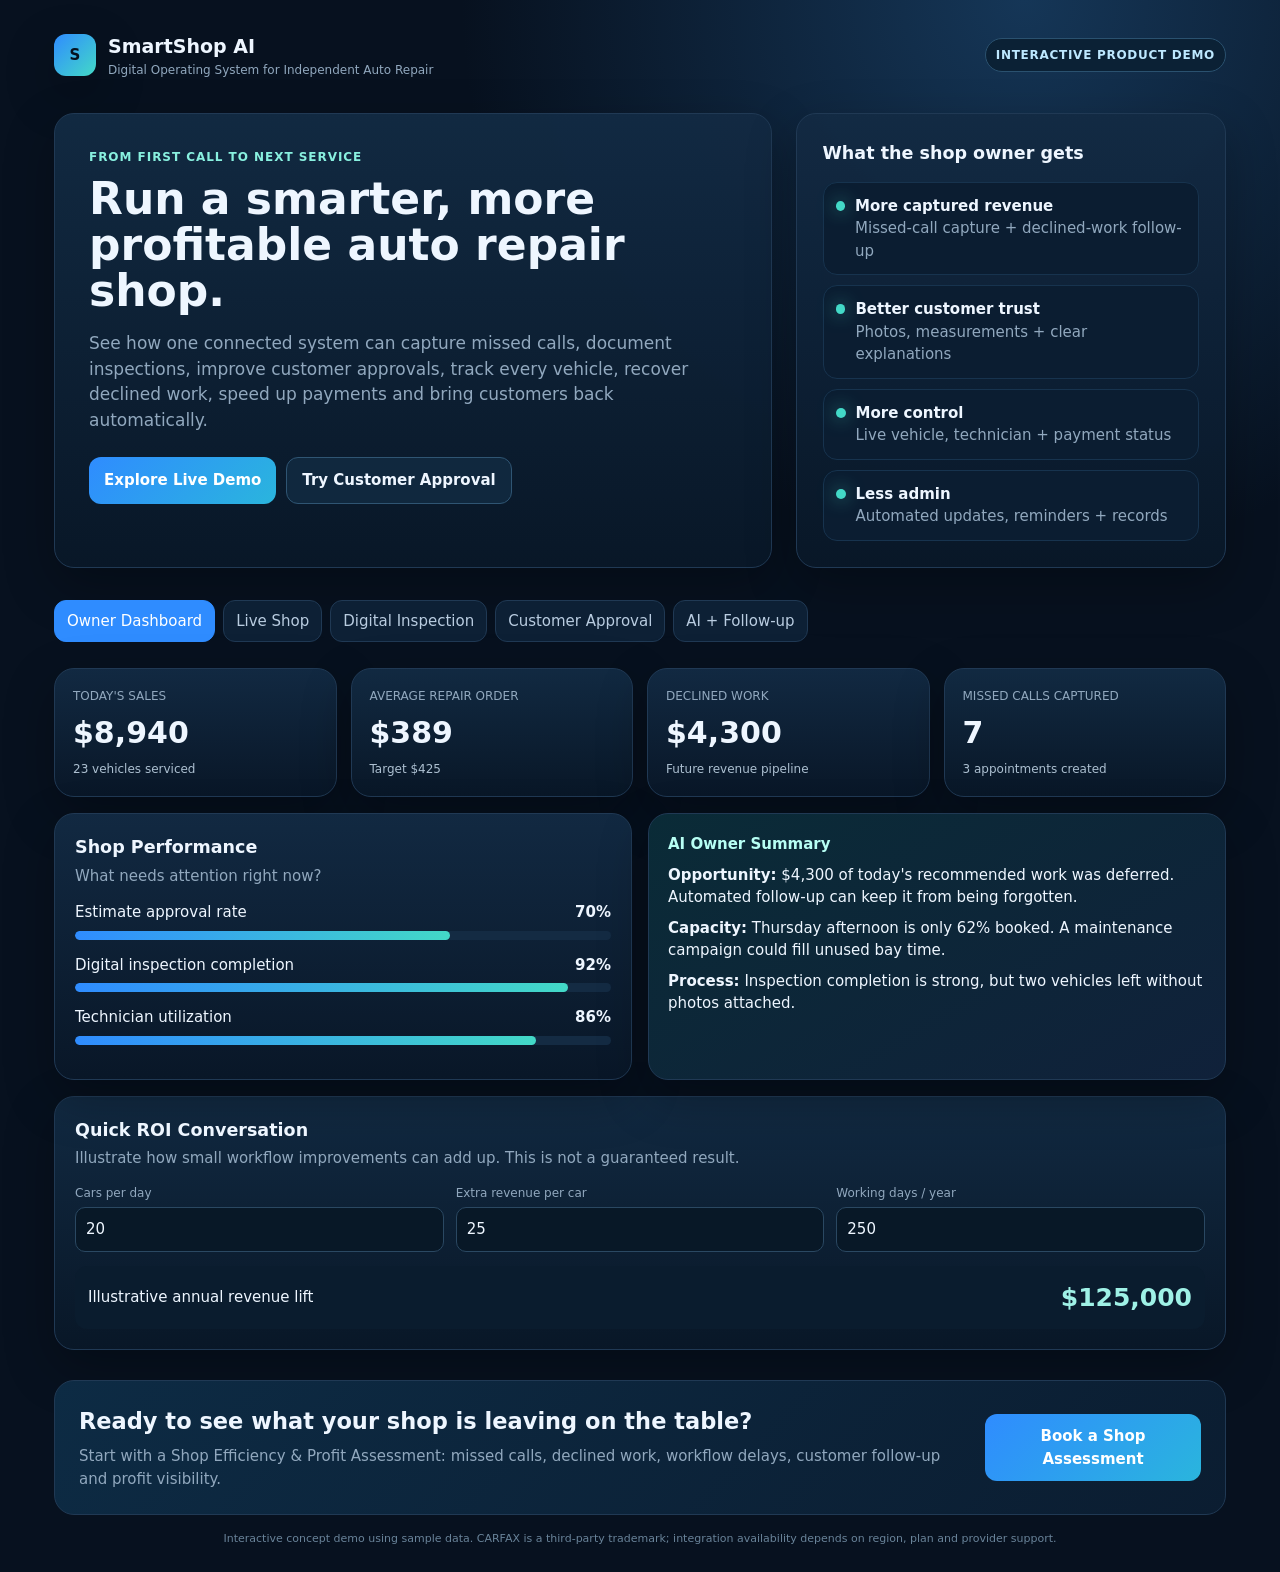
==== index.html @ 87781efd "Build SmartShop AI interactive sales demo" ====
<!doctype html>
<html lang="en">
<head>
  <meta charset="utf-8" />
  <meta name="viewport" content="width=device-width,initial-scale=1" />
  <meta name="description" content="SmartShop AI interactive demo for independent auto repair shops." />
  <title>SmartShop AI | Interactive Auto Shop Demo</title>
  <style>
    :root{--bg:#07111f;--panel:#0d1b2e;--panel2:#10243a;--line:#203954;--text:#eef6ff;--muted:#91a8be;--blue:#2f8cff;--cyan:#43d9c7;--green:#54d98c;--amber:#ffbd4a;--red:#ff6b6b;--shadow:0 18px 50px rgba(0,0,0,.28)}
    *{box-sizing:border-box} html{scroll-behavior:smooth} body{margin:0;background:radial-gradient(circle at 80% 0,#153657 0,transparent 30%),var(--bg);color:var(--text);font:15px/1.5 Inter,ui-sans-serif,system-ui,-apple-system,Segoe UI,Roboto,Arial,sans-serif} button,input,textarea{font:inherit} button{cursor:pointer} a{color:inherit;text-decoration:none}
    .shell{max-width:1220px;margin:auto;padding:24px}.topbar{display:flex;justify-content:space-between;align-items:center;gap:20px;padding:8px 0 22px}.brand{display:flex;align-items:center;gap:12px}.logo{width:42px;height:42px;border-radius:12px;background:linear-gradient(135deg,var(--blue),var(--cyan));display:grid;place-items:center;color:#05121f;font-weight:900;box-shadow:var(--shadow)}.brand strong{font-size:19px}.tag{color:var(--muted);font-size:12px}.demo-pill{padding:7px 10px;border:1px solid #2a516f;border-radius:999px;color:#bde8ff;background:#0b2135;font-size:12px;font-weight:700;letter-spacing:.06em}
    .hero{display:grid;grid-template-columns:1.25fr .75fr;gap:24px;align-items:stretch;margin:12px 0 28px}.hero-card,.panel,.metric,.callout{border:1px solid var(--line);background:linear-gradient(180deg,rgba(18,42,67,.96),rgba(9,23,40,.96));border-radius:20px;box-shadow:var(--shadow)}.hero-card{padding:34px}.eyebrow{color:#88f0df;font-weight:800;letter-spacing:.08em;font-size:12px}.hero h1{font-size:44px;line-height:1.05;margin:10px 0 16px;max-width:800px}.hero p{color:var(--muted);font-size:17px;max-width:760px}.hero-actions{display:flex;gap:10px;flex-wrap:wrap;margin-top:24px}.btn{border:1px solid #2f5573;color:var(--text);background:#10283e;padding:11px 15px;border-radius:12px;font-weight:750}.btn.primary{background:linear-gradient(135deg,var(--blue),#2ab5dd);border:0;color:white}.btn:hover{transform:translateY(-1px)}
    .sales-card{padding:26px}.sales-card h3{margin:0 0 16px}.sales-points{display:grid;gap:10px}.sales-point{display:flex;gap:10px;align-items:flex-start;padding:12px;border-radius:14px;background:#0b1d31;border:1px solid #17334e}.dot{width:10px;height:10px;margin-top:6px;border-radius:50%;background:var(--cyan);box-shadow:0 0 18px rgba(67,217,199,.7)}
    .tabs{display:flex;gap:8px;overflow:auto;padding:4px 0 14px;margin-bottom:12px}.tab{white-space:nowrap;border:1px solid var(--line);background:#0d2035;color:#b9cce0;padding:9px 12px;border-radius:12px}.tab.active{background:var(--blue);border-color:var(--blue);color:white}.section{display:none}.section.active{display:block}.grid4{display:grid;grid-template-columns:repeat(4,1fr);gap:14px}.grid2{display:grid;grid-template-columns:repeat(2,1fr);gap:16px}.metric{padding:18px}.metric-label{color:var(--muted);font-size:12px}.metric-value{font-size:30px;font-weight:850;margin:5px 0}.metric-foot{color:#adc0d1;font-size:12px}.panel{padding:20px}.panel h3{margin:0 0 4px}.muted{color:var(--muted)}.spacer{height:16px}.bar-row{margin:14px 0}.bar-line{display:flex;justify-content:space-between;gap:20px}.bar{height:9px;background:#142b43;border-radius:999px;overflow:hidden;margin-top:7px}.bar>i{display:block;height:100%;background:linear-gradient(90deg,var(--blue),var(--cyan));border-radius:999px}.callout{padding:19px;background:linear-gradient(150deg,#0a2b37,#10213a)}.callout strong{color:#b7fff4}.callout p{margin:8px 0}.roi{display:grid;grid-template-columns:repeat(3,1fr);gap:12px;margin-top:15px}.field label{display:block;color:var(--muted);font-size:12px;margin-bottom:5px}.field input,.field textarea{width:100%;background:#081827;color:var(--text);border:1px solid #2a4862;border-radius:10px;padding:10px}.roi-output{display:flex;justify-content:space-between;align-items:center;margin-top:14px;padding:13px;border-radius:12px;background:#0a1c2e}.roi-output b{font-size:25px;color:#9ff1e6}
    .workboard{display:grid;grid-template-columns:repeat(4,1fr);gap:12px}.vehicle{border:1px solid var(--line);background:#0a1d30;border-radius:16px;padding:16px}.stage{display:inline-block;margin:10px 0 5px;padding:5px 8px;border-radius:999px;background:#143d5c;color:#bfebff;font-size:11px;font-weight:800}.track{display:grid;grid-template-columns:repeat(8,1fr);gap:7px;margin:18px 0}.track div{padding:9px 5px;border:1px solid #27435c;border-radius:10px;text-align:center;color:#809ab0;font-size:11px}.track div.done{background:#103352;color:#c5e8ff}.track div.current{border-color:var(--cyan);box-shadow:0 0 0 1px var(--cyan) inset;color:#fff}
    .inspection{display:grid;grid-template-columns:1.2fr .8fr;gap:16px}.finding{border:1px solid var(--line);background:#0a1d30;border-radius:16px;padding:16px;margin-bottom:12px}.finding-head{display:flex;justify-content:space-between;gap:14px}.status{padding:4px 8px;border-radius:999px;font-size:11px;font-weight:800}.red{background:#4a2026;color:#ffb9c0}.yellow{background:#463514;color:#ffe1a4}.green{background:#153b2a;color:#baf5d0}.evidence{margin-top:10px;padding:11px;border-radius:12px;background:#102a3f;color:#b5cee2}.ai-box{margin-top:12px;padding:13px;border:1px solid #2b5972;background:#0c2538;border-radius:12px;min-height:58px}
    .phone{max-width:600px;margin:auto;border:1px solid #31506c;border-radius:28px;padding:16px;background:#081625;box-shadow:var(--shadow)}.phone-head{padding:10px 6px 18px}.job{display:flex;gap:10px;align-items:flex-start;border:1px solid #23415b;border-radius:14px;padding:13px;margin-bottom:10px;background:#0d2033}.job input{margin-top:4px;transform:scale(1.2)}.total{display:flex;justify-content:space-between;border-top:1px solid #29455f;padding:16px 4px 4px;font-size:18px}.payment{display:none;margin-top:14px;border:1px solid #2c5970;border-radius:14px;padding:14px;background:#0b2637}
    .automation-grid{display:grid;grid-template-columns:repeat(2,1fr);gap:16px}.transcript,.followup{min-height:160px;margin-top:13px;padding:13px;border-radius:13px;background:#081929;border:1px solid #1c3850}.mini-grid{display:grid;grid-template-columns:repeat(4,1fr);gap:12px;margin-top:16px}.mini{border:1px solid var(--line);background:#0a1c2e;border-radius:14px;padding:14px}.footer{margin:30px 0 8px;padding:24px;border:1px solid var(--line);border-radius:20px;background:linear-gradient(135deg,#0d2b44,#0b1d31);display:flex;justify-content:space-between;gap:20px;align-items:center}.footer h2{margin:0}.footer p{color:var(--muted);margin:6px 0 0}.legal{color:#698399;text-align:center;font-size:11px;margin-top:16px}
    @media(max-width:900px){.hero,.inspection{grid-template-columns:1fr}.grid4,.workboard,.mini-grid{grid-template-columns:repeat(2,1fr)}.grid2,.automation-grid{grid-template-columns:1fr}.track{grid-template-columns:repeat(4,1fr)}}
    @media(max-width:600px){.shell{padding:14px}.topbar{align-items:flex-start}.hero h1{font-size:34px}.hero-card{padding:24px}.grid4,.workboard,.mini-grid,.roi{grid-template-columns:1fr}.footer{align-items:flex-start;flex-direction:column}.track{grid-template-columns:repeat(2,1fr)}}
  </style>
</head>
<body>
  <main class="shell">
    <header class="topbar">
      <div class="brand"><div class="logo">S</div><div><strong>SmartShop AI</strong><div class="tag">Digital Operating System for Independent Auto Repair</div></div></div>
      <div class="demo-pill">INTERACTIVE PRODUCT DEMO</div>
    </header>

    <section class="hero">
      <div class="hero-card">
        <div class="eyebrow">FROM FIRST CALL TO NEXT SERVICE</div>
        <h1>Run a smarter, more profitable auto repair shop.</h1>
        <p>See how one connected system can capture missed calls, document inspections, improve customer approvals, track every vehicle, recover declined work, speed up payments and bring customers back automatically.</p>
        <div class="hero-actions"><button class="btn primary" onclick="openTab('dashboard')">Explore Live Demo</button><button class="btn" onclick="openTab('customer')">Try Customer Approval</button></div>
      </div>
      <aside class="sales-card hero-card">
        <h3>What the shop owner gets</h3>
        <div class="sales-points">
          <div class="sales-point"><span class="dot"></span><div><b>More captured revenue</b><div class="muted">Missed-call capture + declined-work follow-up</div></div></div>
          <div class="sales-point"><span class="dot"></span><div><b>Better customer trust</b><div class="muted">Photos, measurements + clear explanations</div></div></div>
          <div class="sales-point"><span class="dot"></span><div><b>More control</b><div class="muted">Live vehicle, technician + payment status</div></div></div>
          <div class="sales-point"><span class="dot"></span><div><b>Less admin</b><div class="muted">Automated updates, reminders + records</div></div></div>
        </div>
      </aside>
    </section>

    <nav class="tabs" aria-label="Demo navigation">
      <button class="tab active" data-tab="dashboard" onclick="openTab('dashboard')">Owner Dashboard</button>
      <button class="tab" data-tab="workflow" onclick="openTab('workflow')">Live Shop</button>
      <button class="tab" data-tab="inspection" onclick="openTab('inspection')">Digital Inspection</button>
      <button class="tab" data-tab="customer" onclick="openTab('customer')">Customer Approval</button>
      <button class="tab" data-tab="automation" onclick="openTab('automation')">AI + Follow-up</button>
    </nav>

    <section id="dashboard" class="section active">
      <div class="grid4">
        <div class="metric"><div class="metric-label">TODAY'S SALES</div><div id="salesValue" class="metric-value">$8,940</div><div class="metric-foot">23 vehicles serviced</div></div>
        <div class="metric"><div class="metric-label">AVERAGE REPAIR ORDER</div><div class="metric-value">$389</div><div class="metric-foot">Target $425</div></div>
        <div class="metric"><div class="metric-label">DECLINED WORK</div><div class="metric-value">$4,300</div><div class="metric-foot">Future revenue pipeline</div></div>
        <div class="metric"><div class="metric-label">MISSED CALLS CAPTURED</div><div id="callsValue" class="metric-value">7</div><div class="metric-foot">3 appointments created</div></div>
      </div>
      <div class="spacer"></div>
      <div class="grid2">
        <div class="panel">
          <h3>Shop Performance</h3><div class="muted">What needs attention right now?</div>
          <div class="bar-row"><div class="bar-line"><span>Estimate approval rate</span><b>70%</b></div><div class="bar"><i style="width:70%"></i></div></div>
          <div class="bar-row"><div class="bar-line"><span>Digital inspection completion</span><b>92%</b></div><div class="bar"><i style="width:92%"></i></div></div>
          <div class="bar-row"><div class="bar-line"><span>Technician utilization</span><b>86%</b></div><div class="bar"><i style="width:86%"></i></div></div>
        </div>
        <div class="callout"><strong>AI Owner Summary</strong><p><b>Opportunity:</b> $4,300 of today's recommended work was deferred. Automated follow-up can keep it from being forgotten.</p><p><b>Capacity:</b> Thursday afternoon is only 62% booked. A maintenance campaign could fill unused bay time.</p><p><b>Process:</b> Inspection completion is strong, but two vehicles left without photos attached.</p></div>
      </div>
      <div class="spacer"></div>
      <div class="panel"><h3>Quick ROI Conversation</h3><div class="muted">Illustrate how small workflow improvements can add up. This is not a guaranteed result.</div><div class="roi"><div class="field"><label>Cars per day</label><input id="roiCars" type="number" value="20" min="1" oninput="calcROI()"></div><div class="field"><label>Extra revenue per car</label><input id="roiLift" type="number" value="25" min="0" oninput="calcROI()"></div><div class="field"><label>Working days / year</label><input id="roiDays" type="number" value="250" min="1" oninput="calcROI()"></div></div><div class="roi-output"><span>Illustrative annual revenue lift</span><b id="roiResult">$125,000</b></div></div>
    </section>

    <section id="workflow" class="section">
      <div class="workboard">
        <div class="vehicle"><div class="muted">BAY 1</div><b>2020 Honda Civic</b><div id="hondaStage" class="stage">Inspection</div><div class="muted">Brake noise + oil service</div></div>
        <div class="vehicle"><div class="muted">BAY 2</div><b>2018 Ford F-150</b><div class="stage">Waiting Parts</div><div class="muted">Front suspension repair</div></div>
        <div class="vehicle"><div class="muted">BAY 3</div><b>2022 Toyota RAV4</b><div class="stage">Repair</div><div class="muted">Brakes + tire rotation</div></div>
        <div class="vehicle"><div class="muted">FRONT LOT</div><b>2019 BMW 330i</b><div class="stage">Ready</div><div class="muted">Wheel balance complete</div></div>
      </div>
      <div class="spacer"></div>
      <div class="panel"><h3>2020 Honda Civic - RO #10482</h3><div class="muted">78,420 km • Customer concern: grinding during braking • Last visit: oil service at 71,100 km</div><div id="stageTrack" class="track"></div><div><button class="btn" onclick="changeStage(-1)">Previous Stage</button> <button class="btn primary" onclick="changeStage(1)">Move Vehicle Forward</button></div><p id="stageHelp" class="muted"></p></div>
    </section>

    <section id="inspection" class="section">
      <div class="inspection">
        <div>
          <div class="finding"><div class="finding-head"><div><b>Front Brakes</b><div class="muted">Pads approx. 2 mm; rotor scoring observed.</div></div><span class="status red">RED</span></div><div class="evidence">Photo evidence: front-left brake pad visibly worn close to backing plate.</div><div class="field" style="margin-top:12px"><label>Technician voice note</label><textarea id="voiceNote" rows="3">front pads really low around 2 mil rotors scored recommend pads rotors soon</textarea></div><button class="btn primary" style="margin-top:10px" onclick="cleanNote()">AI: Make Customer-Friendly</button><div id="cleanedNote" class="ai-box muted">AI-ready explanation will appear here.</div></div>
          <div class="finding"><div class="finding-head"><div><b>Engine Air Filter</b><div class="muted">Filter visibly dirty; replacement recommended.</div></div><span class="status yellow">YELLOW</span></div></div>
          <div class="finding"><div class="finding-head"><div><b>Tires</b><div class="muted">5/32 average tread; no immediate replacement required.</div></div><span class="status green">GREEN</span></div></div>
        </div>
        <div><div class="callout"><strong>Why this helps sell repairs</strong><p>The customer sees evidence, measurements and a clear explanation instead of only hearing, “you need brakes.”</p></div><div class="spacer"></div><div class="panel"><h3>Service History Snapshot</h3><p><b>71,100 km</b><br><span class="muted">Oil + filter • Tire rotation</span></p><p><b>61,500 km</b><br><span class="muted">Battery replaced • Vehicle inspected</span></p><p><b>48,200 km</b><br><span class="muted">Front brake inspection • Cabin filter</span></p><div class="evidence"><b>CARFAX / service-history layer:</b> a production setup can connect supported history lookup and completed-service reporting.</div></div></div>
      </div>
    </section>

    <section id="customer" class="section">
      <div class="phone"><div class="phone-head"><b>Your Vehicle Inspection Is Ready</b><div class="muted">2020 Honda Civic • RO #10482</div></div>
        <label class="job"><input type="checkbox" checked disabled><span><b>Oil Service - $129</b><br><span class="muted">Requested service</span></span></label>
        <label class="job"><input class="serviceBox" id="brakeApprove" type="checkbox" data-price="699" onchange="updateEstimate()"><span><b>Front Brake Service - $699</b><br><span class="muted">RED • Pads approx. 2 mm • Photo evidence attached</span></span></label>
        <label class="job"><input class="serviceBox" id="filterApprove" type="checkbox" data-price="59" onchange="updateEstimate()"><span><b>Engine Air Filter - $59</b><br><span class="muted">YELLOW • Dirty filter observed</span></span></label>
        <label class="job"><input class="serviceBox" id="alignApprove" type="checkbox" data-price="149" onchange="updateEstimate()"><span><b>Wheel Alignment Check - $149</b><br><span class="muted">Recommended based on tire wear pattern</span></span></label>
        <div class="total"><span>Approved total</span><b id="estimateTotal">$129</b></div><button class="btn primary" style="width:100%;margin-top:13px" onclick="approveEstimate()">Approve Selected Work</button><p id="approvalMessage" class="muted">Try selecting individual jobs, then approve them like a customer would from their phone.</p>
        <div id="paymentPanel" class="payment"><b>Repair Complete - Secure Payment</b><p class="muted">Invoice total: <b id="invoiceTotal">$129</b></p><button class="btn primary" style="width:100%" onclick="payInvoice()">Simulate Payment</button><p id="paymentMessage"></p></div>
      </div>
    </section>

    <section id="automation" class="section">
      <div class="automation-grid">
        <div class="panel"><h3>AI Missed-Call Capture</h3><div class="muted">Simulate an after-hours call while nobody is at the front desk.</div><button class="btn primary" style="margin-top:13px" onclick="simulateCall()">Simulate After-Hours Call</button><div id="callTranscript" class="transcript muted">No new call yet.</div></div>
        <div class="panel"><h3>Declined Work Follow-up</h3><div class="muted">Unapproved recommendations stay attached to the vehicle instead of disappearing.</div><div id="declinedList" class="transcript muted">Complete the customer estimate to record declined work.</div><button class="btn" style="margin-top:13px" onclick="sendFollowup()">Generate Follow-up Message</button><div id="followupMessage" class="followup muted">Follow-up message will appear here.</div></div>
      </div>
      <div class="mini-grid"><div class="mini"><b>Service Reminders</b><div class="muted">Oil, tires, brakes and scheduled maintenance.</div></div><div class="mini"><b>Review Requests</b><div class="muted">Turn satisfied customers into stronger online reputation.</div></div><div class="mini"><b>Customer Reactivation</b><div class="muted">Bring back customers who have been inactive 6-12 months.</div></div><div class="mini"><b>Seasonal Campaigns</b><div class="muted">Winter tires, batteries, A/C and road-trip checks.</div></div></div>
      <div class="spacer"></div><div class="callout"><strong>The sales story</strong><p>The shop is not buying “AI.” It is building a system that captures opportunities, documents work, speeds approvals, protects margins, gets paid faster and brings customers back.</p></div>
    </section>

    <footer class="footer"><div><h2>Ready to see what your shop is leaving on the table?</h2><p>Start with a Shop Efficiency & Profit Assessment: missed calls, declined work, workflow delays, customer follow-up and profit visibility.</p></div><button class="btn primary" onclick="alert('Demo CTA: connect this button to your phone, email or booking form when you are ready.')">Book a Shop Assessment</button></footer>
    <div class="legal">Interactive concept demo using sample data. CARFAX is a third-party trademark; integration availability depends on region, plan and provider support.</div>
  </main>
<script>
const stages=['Booked','Checked In','Inspection','Approval','Parts','Repair','QC','Paid'];let stageIndex=2,approved=false,declinedJobs=[],approvedTotal=129;
function money(n){return '$'+Number(n).toLocaleString('en-CA',{maximumFractionDigits:0})}
function openTab(id){document.querySelectorAll('.section').forEach(s=>s.classList.toggle('active',s.id===id));document.querySelectorAll('.tab').forEach(t=>t.classList.toggle('active',t.dataset.tab===id));window.scrollTo({top:document.querySelector('.tabs').offsetTop-10,behavior:'smooth'})}
function renderStages(){const w=document.getElementById('stageTrack');w.innerHTML='';stages.forEach((s,i)=>{const d=document.createElement('div');d.textContent=s;if(i<=stageIndex)d.classList.add('done');if(i===stageIndex)d.classList.add('current');w.appendChild(d)});document.getElementById('hondaStage').textContent=stages[stageIndex];const m=['Appointment booked. Customer and vehicle record created.','Vehicle checked in. Mileage and customer concern confirmed.','Technician completes digital inspection with photos and measurements.','Estimate sent to customer for digital approval.','Approved parts ordered and attached to repair order.','Technician completes approved repairs.','Quality-control check before pickup.','Invoice paid. Service-history and follow-up workflows can trigger.'];document.getElementById('stageHelp').textContent=m[stageIndex]}
function changeStage(d){stageIndex=Math.min(stages.length-1,Math.max(0,stageIndex+d));renderStages()}
function cleanNote(){document.getElementById('cleanedNote').innerHTML='<b>Front brake service recommended.</b><br>The front brake pads measure approximately 2 mm and the rotors show visible scoring. Replacement of the front brake pads and rotors is recommended soon to maintain braking performance and help prevent additional component wear.';document.getElementById('cleanedNote').classList.remove('muted')}
function updateEstimate(){approvedTotal=129;document.querySelectorAll('.serviceBox').forEach(b=>{if(b.checked)approvedTotal+=Number(b.dataset.price)});document.getElementById('estimateTotal').textContent=money(approvedTotal)}
function approveEstimate(){approved=true;declinedJobs=[];[['brakeApprove','Front brake service',699],['filterApprove','Engine air filter',59],['alignApprove','Wheel alignment check',149]].forEach(([id,n,p])=>{if(!document.getElementById(id).checked)declinedJobs.push({name:n,price:p})});document.getElementById('approvalMessage').innerHTML='<b>Authorization recorded.</b> Approved work is released to the shop. Declined work remains attached to the vehicle for follow-up.';document.getElementById('paymentPanel').style.display='block';document.getElementById('invoiceTotal').textContent=money(approvedTotal);stageIndex=Math.max(stageIndex,4);renderStages();renderDeclined()}
function payInvoice(){stageIndex=7;renderStages();document.getElementById('paymentMessage').innerHTML='<b style="color:#8ff0b5">Payment successful.</b> Invoice marked paid. Receipt, review request and next-service reminder can now trigger.';document.getElementById('salesValue').textContent=money(8940+approvedTotal)}
function renderDeclined(){const e=document.getElementById('declinedList');if(!approved){e.textContent='Complete the customer estimate to record declined work.';return}if(!declinedJobs.length){e.innerHTML='<b>No declined work.</b> Customer approved all recommended services.';return}e.innerHTML=declinedJobs.map(j=>'<div style="display:flex;justify-content:space-between;padding:8px 0;border-bottom:1px solid #1d3850"><span>'+j.name+'</span><b>'+money(j.price)+'</b></div>').join('')}
function sendFollowup(){const e=document.getElementById('followupMessage');if(!approved){e.textContent='Complete the customer estimate first so the system knows what was declined.';return}if(!declinedJobs.length){e.textContent='No declined work needs follow-up for this visit.';return}const names=declinedJobs.map(j=>j.name.toLowerCase()).join(' and ');e.innerHTML='<b>30-day follow-up</b><br>Hi Jordan, during your last visit we noted that your '+names+' were still recommended. If you would like, we can reserve a convenient time to take care of them. Reply to this message to book.'}
function simulateCall(){document.getElementById('callTranscript').innerHTML='<div style="margin-bottom:12px"><b>8:42 PM - New caller</b><br>“My 2017 Mazda 3 is making a grinding sound when I brake. Can I bring it in tomorrow?”</div><div style="padding:11px;border-radius:10px;background:#0c2b3a"><b>AI summary</b><br>Customer: Priya S. • 2017 Mazda 3 • Concern: brake grinding • Preferred visit: tomorrow morning • Callback captured</div><p><b>Result:</b> appointment request created instead of sending the customer to voicemail.</p>';document.getElementById('callsValue').textContent='8'}
function calcROI(){const c=Number(document.getElementById('roiCars').value)||0,l=Number(document.getElementById('roiLift').value)||0,d=Number(document.getElementById('roiDays').value)||0;document.getElementById('roiResult').textContent=money(c*l*d)}
renderStages();calcROI();
</script>
</body>
</html>
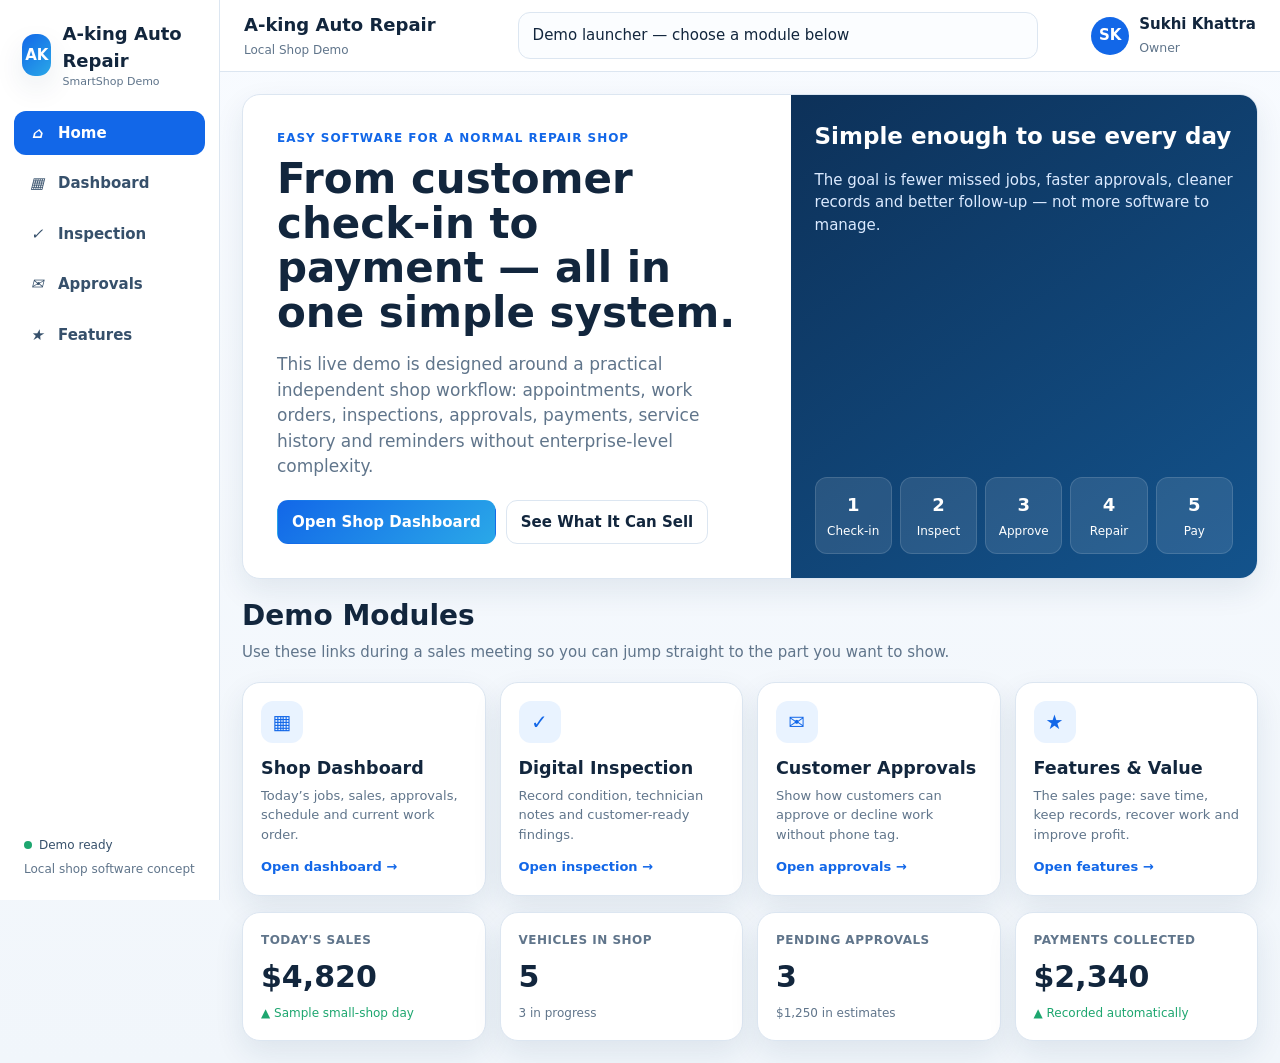
==== commit 900319c3: "Latest build" ====
--- a/index.html
+++ b/index.html
@@ -1,139 +1,8 @@
-<!doctype html>
-<html lang="en">
-<head>
-  <meta charset="utf-8" />
-  <meta name="viewport" content="width=device-width,initial-scale=1" />
-  <meta name="description" content="SmartShop AI interactive demo for independent auto repair shops." />
-  <title>SmartShop AI | Interactive Auto Shop Demo</title>
-  <style>
-    :root{--bg:#07111f;--panel:#0d1b2e;--panel2:#10243a;--line:#203954;--text:#eef6ff;--muted:#91a8be;--blue:#2f8cff;--cyan:#43d9c7;--green:#54d98c;--amber:#ffbd4a;--red:#ff6b6b;--shadow:0 18px 50px rgba(0,0,0,.28)}
-    *{box-sizing:border-box} html{scroll-behavior:smooth} body{margin:0;background:radial-gradient(circle at 80% 0,#153657 0,transparent 30%),var(--bg);color:var(--text);font:15px/1.5 Inter,ui-sans-serif,system-ui,-apple-system,Segoe UI,Roboto,Arial,sans-serif} button,input,textarea{font:inherit} button{cursor:pointer} a{color:inherit;text-decoration:none}
-    .shell{max-width:1220px;margin:auto;padding:24px}.topbar{display:flex;justify-content:space-between;align-items:center;gap:20px;padding:8px 0 22px}.brand{display:flex;align-items:center;gap:12px}.logo{width:42px;height:42px;border-radius:12px;background:linear-gradient(135deg,var(--blue),var(--cyan));display:grid;place-items:center;color:#05121f;font-weight:900;box-shadow:var(--shadow)}.brand strong{font-size:19px}.tag{color:var(--muted);font-size:12px}.demo-pill{padding:7px 10px;border:1px solid #2a516f;border-radius:999px;color:#bde8ff;background:#0b2135;font-size:12px;font-weight:700;letter-spacing:.06em}
-    .hero{display:grid;grid-template-columns:1.25fr .75fr;gap:24px;align-items:stretch;margin:12px 0 28px}.hero-card,.panel,.metric,.callout{border:1px solid var(--line);background:linear-gradient(180deg,rgba(18,42,67,.96),rgba(9,23,40,.96));border-radius:20px;box-shadow:var(--shadow)}.hero-card{padding:34px}.eyebrow{color:#88f0df;font-weight:800;letter-spacing:.08em;font-size:12px}.hero h1{font-size:44px;line-height:1.05;margin:10px 0 16px;max-width:800px}.hero p{color:var(--muted);font-size:17px;max-width:760px}.hero-actions{display:flex;gap:10px;flex-wrap:wrap;margin-top:24px}.btn{border:1px solid #2f5573;color:var(--text);background:#10283e;padding:11px 15px;border-radius:12px;font-weight:750}.btn.primary{background:linear-gradient(135deg,var(--blue),#2ab5dd);border:0;color:white}.btn:hover{transform:translateY(-1px)}
-    .sales-card{padding:26px}.sales-card h3{margin:0 0 16px}.sales-points{display:grid;gap:10px}.sales-point{display:flex;gap:10px;align-items:flex-start;padding:12px;border-radius:14px;background:#0b1d31;border:1px solid #17334e}.dot{width:10px;height:10px;margin-top:6px;border-radius:50%;background:var(--cyan);box-shadow:0 0 18px rgba(67,217,199,.7)}
-    .tabs{display:flex;gap:8px;overflow:auto;padding:4px 0 14px;margin-bottom:12px}.tab{white-space:nowrap;border:1px solid var(--line);background:#0d2035;color:#b9cce0;padding:9px 12px;border-radius:12px}.tab.active{background:var(--blue);border-color:var(--blue);color:white}.section{display:none}.section.active{display:block}.grid4{display:grid;grid-template-columns:repeat(4,1fr);gap:14px}.grid2{display:grid;grid-template-columns:repeat(2,1fr);gap:16px}.metric{padding:18px}.metric-label{color:var(--muted);font-size:12px}.metric-value{font-size:30px;font-weight:850;margin:5px 0}.metric-foot{color:#adc0d1;font-size:12px}.panel{padding:20px}.panel h3{margin:0 0 4px}.muted{color:var(--muted)}.spacer{height:16px}.bar-row{margin:14px 0}.bar-line{display:flex;justify-content:space-between;gap:20px}.bar{height:9px;background:#142b43;border-radius:999px;overflow:hidden;margin-top:7px}.bar>i{display:block;height:100%;background:linear-gradient(90deg,var(--blue),var(--cyan));border-radius:999px}.callout{padding:19px;background:linear-gradient(150deg,#0a2b37,#10213a)}.callout strong{color:#b7fff4}.callout p{margin:8px 0}.roi{display:grid;grid-template-columns:repeat(3,1fr);gap:12px;margin-top:15px}.field label{display:block;color:var(--muted);font-size:12px;margin-bottom:5px}.field input,.field textarea{width:100%;background:#081827;color:var(--text);border:1px solid #2a4862;border-radius:10px;padding:10px}.roi-output{display:flex;justify-content:space-between;align-items:center;margin-top:14px;padding:13px;border-radius:12px;background:#0a1c2e}.roi-output b{font-size:25px;color:#9ff1e6}
-    .workboard{display:grid;grid-template-columns:repeat(4,1fr);gap:12px}.vehicle{border:1px solid var(--line);background:#0a1d30;border-radius:16px;padding:16px}.stage{display:inline-block;margin:10px 0 5px;padding:5px 8px;border-radius:999px;background:#143d5c;color:#bfebff;font-size:11px;font-weight:800}.track{display:grid;grid-template-columns:repeat(8,1fr);gap:7px;margin:18px 0}.track div{padding:9px 5px;border:1px solid #27435c;border-radius:10px;text-align:center;color:#809ab0;font-size:11px}.track div.done{background:#103352;color:#c5e8ff}.track div.current{border-color:var(--cyan);box-shadow:0 0 0 1px var(--cyan) inset;color:#fff}
-    .inspection{display:grid;grid-template-columns:1.2fr .8fr;gap:16px}.finding{border:1px solid var(--line);background:#0a1d30;border-radius:16px;padding:16px;margin-bottom:12px}.finding-head{display:flex;justify-content:space-between;gap:14px}.status{padding:4px 8px;border-radius:999px;font-size:11px;font-weight:800}.red{background:#4a2026;color:#ffb9c0}.yellow{background:#463514;color:#ffe1a4}.green{background:#153b2a;color:#baf5d0}.evidence{margin-top:10px;padding:11px;border-radius:12px;background:#102a3f;color:#b5cee2}.ai-box{margin-top:12px;padding:13px;border:1px solid #2b5972;background:#0c2538;border-radius:12px;min-height:58px}
-    .phone{max-width:600px;margin:auto;border:1px solid #31506c;border-radius:28px;padding:16px;background:#081625;box-shadow:var(--shadow)}.phone-head{padding:10px 6px 18px}.job{display:flex;gap:10px;align-items:flex-start;border:1px solid #23415b;border-radius:14px;padding:13px;margin-bottom:10px;background:#0d2033}.job input{margin-top:4px;transform:scale(1.2)}.total{display:flex;justify-content:space-between;border-top:1px solid #29455f;padding:16px 4px 4px;font-size:18px}.payment{display:none;margin-top:14px;border:1px solid #2c5970;border-radius:14px;padding:14px;background:#0b2637}
-    .automation-grid{display:grid;grid-template-columns:repeat(2,1fr);gap:16px}.transcript,.followup{min-height:160px;margin-top:13px;padding:13px;border-radius:13px;background:#081929;border:1px solid #1c3850}.mini-grid{display:grid;grid-template-columns:repeat(4,1fr);gap:12px;margin-top:16px}.mini{border:1px solid var(--line);background:#0a1c2e;border-radius:14px;padding:14px}.footer{margin:30px 0 8px;padding:24px;border:1px solid var(--line);border-radius:20px;background:linear-gradient(135deg,#0d2b44,#0b1d31);display:flex;justify-content:space-between;gap:20px;align-items:center}.footer h2{margin:0}.footer p{color:var(--muted);margin:6px 0 0}.legal{color:#698399;text-align:center;font-size:11px;margin-top:16px}
-    @media(max-width:900px){.hero,.inspection{grid-template-columns:1fr}.grid4,.workboard,.mini-grid{grid-template-columns:repeat(2,1fr)}.grid2,.automation-grid{grid-template-columns:1fr}.track{grid-template-columns:repeat(4,1fr)}}
-    @media(max-width:600px){.shell{padding:14px}.topbar{align-items:flex-start}.hero h1{font-size:34px}.hero-card{padding:24px}.grid4,.workboard,.mini-grid,.roi{grid-template-columns:1fr}.footer{align-items:flex-start;flex-direction:column}.track{grid-template-columns:repeat(2,1fr)}}
-  </style>
-</head>
-<body>
-  <main class="shell">
-    <header class="topbar">
-      <div class="brand"><div class="logo">S</div><div><strong>SmartShop AI</strong><div class="tag">Digital Operating System for Independent Auto Repair</div></div></div>
-      <div class="demo-pill">INTERACTIVE PRODUCT DEMO</div>
-    </header>
-
-    <section class="hero">
-      <div class="hero-card">
-        <div class="eyebrow">FROM FIRST CALL TO NEXT SERVICE</div>
-        <h1>Run a smarter, more profitable auto repair shop.</h1>
-        <p>See how one connected system can capture missed calls, document inspections, improve customer approvals, track every vehicle, recover declined work, speed up payments and bring customers back automatically.</p>
-        <div class="hero-actions"><button class="btn primary" onclick="openTab('dashboard')">Explore Live Demo</button><button class="btn" onclick="openTab('customer')">Try Customer Approval</button></div>
-      </div>
-      <aside class="sales-card hero-card">
-        <h3>What the shop owner gets</h3>
-        <div class="sales-points">
-          <div class="sales-point"><span class="dot"></span><div><b>More captured revenue</b><div class="muted">Missed-call capture + declined-work follow-up</div></div></div>
-          <div class="sales-point"><span class="dot"></span><div><b>Better customer trust</b><div class="muted">Photos, measurements + clear explanations</div></div></div>
-          <div class="sales-point"><span class="dot"></span><div><b>More control</b><div class="muted">Live vehicle, technician + payment status</div></div></div>
-          <div class="sales-point"><span class="dot"></span><div><b>Less admin</b><div class="muted">Automated updates, reminders + records</div></div></div>
-        </div>
-      </aside>
-    </section>
-
-    <nav class="tabs" aria-label="Demo navigation">
-      <button class="tab active" data-tab="dashboard" onclick="openTab('dashboard')">Owner Dashboard</button>
-      <button class="tab" data-tab="workflow" onclick="openTab('workflow')">Live Shop</button>
-      <button class="tab" data-tab="inspection" onclick="openTab('inspection')">Digital Inspection</button>
-      <button class="tab" data-tab="customer" onclick="openTab('customer')">Customer Approval</button>
-      <button class="tab" data-tab="automation" onclick="openTab('automation')">AI + Follow-up</button>
-    </nav>
-
-    <section id="dashboard" class="section active">
-      <div class="grid4">
-        <div class="metric"><div class="metric-label">TODAY'S SALES</div><div id="salesValue" class="metric-value">$8,940</div><div class="metric-foot">23 vehicles serviced</div></div>
-        <div class="metric"><div class="metric-label">AVERAGE REPAIR ORDER</div><div class="metric-value">$389</div><div class="metric-foot">Target $425</div></div>
-        <div class="metric"><div class="metric-label">DECLINED WORK</div><div class="metric-value">$4,300</div><div class="metric-foot">Future revenue pipeline</div></div>
-        <div class="metric"><div class="metric-label">MISSED CALLS CAPTURED</div><div id="callsValue" class="metric-value">7</div><div class="metric-foot">3 appointments created</div></div>
-      </div>
-      <div class="spacer"></div>
-      <div class="grid2">
-        <div class="panel">
-          <h3>Shop Performance</h3><div class="muted">What needs attention right now?</div>
-          <div class="bar-row"><div class="bar-line"><span>Estimate approval rate</span><b>70%</b></div><div class="bar"><i style="width:70%"></i></div></div>
-          <div class="bar-row"><div class="bar-line"><span>Digital inspection completion</span><b>92%</b></div><div class="bar"><i style="width:92%"></i></div></div>
-          <div class="bar-row"><div class="bar-line"><span>Technician utilization</span><b>86%</b></div><div class="bar"><i style="width:86%"></i></div></div>
-        </div>
-        <div class="callout"><strong>AI Owner Summary</strong><p><b>Opportunity:</b> $4,300 of today's recommended work was deferred. Automated follow-up can keep it from being forgotten.</p><p><b>Capacity:</b> Thursday afternoon is only 62% booked. A maintenance campaign could fill unused bay time.</p><p><b>Process:</b> Inspection completion is strong, but two vehicles left without photos attached.</p></div>
-      </div>
-      <div class="spacer"></div>
-      <div class="panel"><h3>Quick ROI Conversation</h3><div class="muted">Illustrate how small workflow improvements can add up. This is not a guaranteed result.</div><div class="roi"><div class="field"><label>Cars per day</label><input id="roiCars" type="number" value="20" min="1" oninput="calcROI()"></div><div class="field"><label>Extra revenue per car</label><input id="roiLift" type="number" value="25" min="0" oninput="calcROI()"></div><div class="field"><label>Working days / year</label><input id="roiDays" type="number" value="250" min="1" oninput="calcROI()"></div></div><div class="roi-output"><span>Illustrative annual revenue lift</span><b id="roiResult">$125,000</b></div></div>
-    </section>
-
-    <section id="workflow" class="section">
-      <div class="workboard">
-        <div class="vehicle"><div class="muted">BAY 1</div><b>2020 Honda Civic</b><div id="hondaStage" class="stage">Inspection</div><div class="muted">Brake noise + oil service</div></div>
-        <div class="vehicle"><div class="muted">BAY 2</div><b>2018 Ford F-150</b><div class="stage">Waiting Parts</div><div class="muted">Front suspension repair</div></div>
-        <div class="vehicle"><div class="muted">BAY 3</div><b>2022 Toyota RAV4</b><div class="stage">Repair</div><div class="muted">Brakes + tire rotation</div></div>
-        <div class="vehicle"><div class="muted">FRONT LOT</div><b>2019 BMW 330i</b><div class="stage">Ready</div><div class="muted">Wheel balance complete</div></div>
-      </div>
-      <div class="spacer"></div>
-      <div class="panel"><h3>2020 Honda Civic - RO #10482</h3><div class="muted">78,420 km • Customer concern: grinding during braking • Last visit: oil service at 71,100 km</div><div id="stageTrack" class="track"></div><div><button class="btn" onclick="changeStage(-1)">Previous Stage</button> <button class="btn primary" onclick="changeStage(1)">Move Vehicle Forward</button></div><p id="stageHelp" class="muted"></p></div>
-    </section>
-
-    <section id="inspection" class="section">
-      <div class="inspection">
-        <div>
-          <div class="finding"><div class="finding-head"><div><b>Front Brakes</b><div class="muted">Pads approx. 2 mm; rotor scoring observed.</div></div><span class="status red">RED</span></div><div class="evidence">Photo evidence: front-left brake pad visibly worn close to backing plate.</div><div class="field" style="margin-top:12px"><label>Technician voice note</label><textarea id="voiceNote" rows="3">front pads really low around 2 mil rotors scored recommend pads rotors soon</textarea></div><button class="btn primary" style="margin-top:10px" onclick="cleanNote()">AI: Make Customer-Friendly</button><div id="cleanedNote" class="ai-box muted">AI-ready explanation will appear here.</div></div>
-          <div class="finding"><div class="finding-head"><div><b>Engine Air Filter</b><div class="muted">Filter visibly dirty; replacement recommended.</div></div><span class="status yellow">YELLOW</span></div></div>
-          <div class="finding"><div class="finding-head"><div><b>Tires</b><div class="muted">5/32 average tread; no immediate replacement required.</div></div><span class="status green">GREEN</span></div></div>
-        </div>
-        <div><div class="callout"><strong>Why this helps sell repairs</strong><p>The customer sees evidence, measurements and a clear explanation instead of only hearing, “you need brakes.”</p></div><div class="spacer"></div><div class="panel"><h3>Service History Snapshot</h3><p><b>71,100 km</b><br><span class="muted">Oil + filter • Tire rotation</span></p><p><b>61,500 km</b><br><span class="muted">Battery replaced • Vehicle inspected</span></p><p><b>48,200 km</b><br><span class="muted">Front brake inspection • Cabin filter</span></p><div class="evidence"><b>CARFAX / service-history layer:</b> a production setup can connect supported history lookup and completed-service reporting.</div></div></div>
-      </div>
-    </section>
-
-    <section id="customer" class="section">
-      <div class="phone"><div class="phone-head"><b>Your Vehicle Inspection Is Ready</b><div class="muted">2020 Honda Civic • RO #10482</div></div>
-        <label class="job"><input type="checkbox" checked disabled><span><b>Oil Service - $129</b><br><span class="muted">Requested service</span></span></label>
-        <label class="job"><input class="serviceBox" id="brakeApprove" type="checkbox" data-price="699" onchange="updateEstimate()"><span><b>Front Brake Service - $699</b><br><span class="muted">RED • Pads approx. 2 mm • Photo evidence attached</span></span></label>
-        <label class="job"><input class="serviceBox" id="filterApprove" type="checkbox" data-price="59" onchange="updateEstimate()"><span><b>Engine Air Filter - $59</b><br><span class="muted">YELLOW • Dirty filter observed</span></span></label>
-        <label class="job"><input class="serviceBox" id="alignApprove" type="checkbox" data-price="149" onchange="updateEstimate()"><span><b>Wheel Alignment Check - $149</b><br><span class="muted">Recommended based on tire wear pattern</span></span></label>
-        <div class="total"><span>Approved total</span><b id="estimateTotal">$129</b></div><button class="btn primary" style="width:100%;margin-top:13px" onclick="approveEstimate()">Approve Selected Work</button><p id="approvalMessage" class="muted">Try selecting individual jobs, then approve them like a customer would from their phone.</p>
-        <div id="paymentPanel" class="payment"><b>Repair Complete - Secure Payment</b><p class="muted">Invoice total: <b id="invoiceTotal">$129</b></p><button class="btn primary" style="width:100%" onclick="payInvoice()">Simulate Payment</button><p id="paymentMessage"></p></div>
-      </div>
-    </section>
-
-    <section id="automation" class="section">
-      <div class="automation-grid">
-        <div class="panel"><h3>AI Missed-Call Capture</h3><div class="muted">Simulate an after-hours call while nobody is at the front desk.</div><button class="btn primary" style="margin-top:13px" onclick="simulateCall()">Simulate After-Hours Call</button><div id="callTranscript" class="transcript muted">No new call yet.</div></div>
-        <div class="panel"><h3>Declined Work Follow-up</h3><div class="muted">Unapproved recommendations stay attached to the vehicle instead of disappearing.</div><div id="declinedList" class="transcript muted">Complete the customer estimate to record declined work.</div><button class="btn" style="margin-top:13px" onclick="sendFollowup()">Generate Follow-up Message</button><div id="followupMessage" class="followup muted">Follow-up message will appear here.</div></div>
-      </div>
-      <div class="mini-grid"><div class="mini"><b>Service Reminders</b><div class="muted">Oil, tires, brakes and scheduled maintenance.</div></div><div class="mini"><b>Review Requests</b><div class="muted">Turn satisfied customers into stronger online reputation.</div></div><div class="mini"><b>Customer Reactivation</b><div class="muted">Bring back customers who have been inactive 6-12 months.</div></div><div class="mini"><b>Seasonal Campaigns</b><div class="muted">Winter tires, batteries, A/C and road-trip checks.</div></div></div>
-      <div class="spacer"></div><div class="callout"><strong>The sales story</strong><p>The shop is not buying “AI.” It is building a system that captures opportunities, documents work, speeds approvals, protects margins, gets paid faster and brings customers back.</p></div>
-    </section>
-
-    <footer class="footer"><div><h2>Ready to see what your shop is leaving on the table?</h2><p>Start with a Shop Efficiency & Profit Assessment: missed calls, declined work, workflow delays, customer follow-up and profit visibility.</p></div><button class="btn primary" onclick="alert('Demo CTA: connect this button to your phone, email or booking form when you are ready.')">Book a Shop Assessment</button></footer>
-    <div class="legal">Interactive concept demo using sample data. CARFAX is a third-party trademark; integration availability depends on region, plan and provider support.</div>
-  </main>
-<script>
-const stages=['Booked','Checked In','Inspection','Approval','Parts','Repair','QC','Paid'];let stageIndex=2,approved=false,declinedJobs=[],approvedTotal=129;
-function money(n){return '$'+Number(n).toLocaleString('en-CA',{maximumFractionDigits:0})}
-function openTab(id){document.querySelectorAll('.section').forEach(s=>s.classList.toggle('active',s.id===id));document.querySelectorAll('.tab').forEach(t=>t.classList.toggle('active',t.dataset.tab===id));window.scrollTo({top:document.querySelector('.tabs').offsetTop-10,behavior:'smooth'})}
-function renderStages(){const w=document.getElementById('stageTrack');w.innerHTML='';stages.forEach((s,i)=>{const d=document.createElement('div');d.textContent=s;if(i<=stageIndex)d.classList.add('done');if(i===stageIndex)d.classList.add('current');w.appendChild(d)});document.getElementById('hondaStage').textContent=stages[stageIndex];const m=['Appointment booked. Customer and vehicle record created.','Vehicle checked in. Mileage and customer concern confirmed.','Technician completes digital inspection with photos and measurements.','Estimate sent to customer for digital approval.','Approved parts ordered and attached to repair order.','Technician completes approved repairs.','Quality-control check before pickup.','Invoice paid. Service-history and follow-up workflows can trigger.'];document.getElementById('stageHelp').textContent=m[stageIndex]}
-function changeStage(d){stageIndex=Math.min(stages.length-1,Math.max(0,stageIndex+d));renderStages()}
-function cleanNote(){document.getElementById('cleanedNote').innerHTML='<b>Front brake service recommended.</b><br>The front brake pads measure approximately 2 mm and the rotors show visible scoring. Replacement of the front brake pads and rotors is recommended soon to maintain braking performance and help prevent additional component wear.';document.getElementById('cleanedNote').classList.remove('muted')}
-function updateEstimate(){approvedTotal=129;document.querySelectorAll('.serviceBox').forEach(b=>{if(b.checked)approvedTotal+=Number(b.dataset.price)});document.getElementById('estimateTotal').textContent=money(approvedTotal)}
-function approveEstimate(){approved=true;declinedJobs=[];[['brakeApprove','Front brake service',699],['filterApprove','Engine air filter',59],['alignApprove','Wheel alignment check',149]].forEach(([id,n,p])=>{if(!document.getElementById(id).checked)declinedJobs.push({name:n,price:p})});document.getElementById('approvalMessage').innerHTML='<b>Authorization recorded.</b> Approved work is released to the shop. Declined work remains attached to the vehicle for follow-up.';document.getElementById('paymentPanel').style.display='block';document.getElementById('invoiceTotal').textContent=money(approvedTotal);stageIndex=Math.max(stageIndex,4);renderStages();renderDeclined()}
-function payInvoice(){stageIndex=7;renderStages();document.getElementById('paymentMessage').innerHTML='<b style="color:#8ff0b5">Payment successful.</b> Invoice marked paid. Receipt, review request and next-service reminder can now trigger.';document.getElementById('salesValue').textContent=money(8940+approvedTotal)}
-function renderDeclined(){const e=document.getElementById('declinedList');if(!approved){e.textContent='Complete the customer estimate to record declined work.';return}if(!declinedJobs.length){e.innerHTML='<b>No declined work.</b> Customer approved all recommended services.';return}e.innerHTML=declinedJobs.map(j=>'<div style="display:flex;justify-content:space-between;padding:8px 0;border-bottom:1px solid #1d3850"><span>'+j.name+'</span><b>'+money(j.price)+'</b></div>').join('')}
-function sendFollowup(){const e=document.getElementById('followupMessage');if(!approved){e.textContent='Complete the customer estimate first so the system knows what was declined.';return}if(!declinedJobs.length){e.textContent='No declined work needs follow-up for this visit.';return}const names=declinedJobs.map(j=>j.name.toLowerCase()).join(' and ');e.innerHTML='<b>30-day follow-up</b><br>Hi Jordan, during your last visit we noted that your '+names+' were still recommended. If you would like, we can reserve a convenient time to take care of them. Reply to this message to book.'}
-function simulateCall(){document.getElementById('callTranscript').innerHTML='<div style="margin-bottom:12px"><b>8:42 PM - New caller</b><br>“My 2017 Mazda 3 is making a grinding sound when I brake. Can I bring it in tomorrow?”</div><div style="padding:11px;border-radius:10px;background:#0c2b3a"><b>AI summary</b><br>Customer: Priya S. • 2017 Mazda 3 • Concern: brake grinding • Preferred visit: tomorrow morning • Callback captured</div><p><b>Result:</b> appointment request created instead of sending the customer to voicemail.</p>';document.getElementById('callsValue').textContent='8'}
-function calcROI(){const c=Number(document.getElementById('roiCars').value)||0,l=Number(document.getElementById('roiLift').value)||0,d=Number(document.getElementById('roiDays').value)||0;document.getElementById('roiResult').textContent=money(c*l*d)}
-renderStages();calcROI();
-</script>
-</body>
-</html>+<!doctype html><html lang="en"><head><meta charset="utf-8"><meta name="viewport" content="width=device-width,initial-scale=1"><title>A-king Auto Repair | SmartShop Demo</title><link rel="stylesheet" href="styles.css"></head><body>
+<div class="app"><aside class="sidebar"><div class="brand"><div class="brand-mark">AK</div><div><strong>A-king Auto Repair</strong><small>SmartShop Demo</small></div></div><nav class="nav"><a class="active" href="index.html"><i class="nav-icon">⌂</i><span>Home</span></a><a href="dashboard.html"><i class="nav-icon">▦</i><span>Dashboard</span></a><a href="inspection.html"><i class="nav-icon">✓</i><span>Inspection</span></a><a href="approvals.html"><i class="nav-icon">✉</i><span>Approvals</span></a><a href="features.html"><i class="nav-icon">★</i><span>Features</span></a></nav><div class="sidebar-foot"><div class="online"><i></i><span>Demo ready</span></div><span>Local shop software concept</span></div></aside>
+<main class="main"><header class="topbar"><div class="shop-title"><strong>A-king Auto Repair</strong><span>Local Shop Demo</span></div><div class="search"><input value="Demo launcher — choose a module below" readonly></div><div class="owner"><div class="avatar">SK</div><div><b>Sukhi Khattra</b><small>Owner</small></div></div></header><div class="content">
+<section class="card home-hero"><div class="hero-copy"><div class="eyebrow">EASY SOFTWARE FOR A NORMAL REPAIR SHOP</div><h1>From customer check-in to payment — all in one simple system.</h1><p>This live demo is designed around a practical independent shop workflow: appointments, work orders, inspections, approvals, payments, service history and reminders without enterprise-level complexity.</p><div class="hero-actions"><a class="btn primary" href="dashboard.html">Open Shop Dashboard</a><a class="btn" href="features.html">See What It Can Sell</a></div></div><div class="hero-side"><div><h2>Simple enough to use every day</h2><p>The goal is fewer missed jobs, faster approvals, cleaner records and better follow-up — not more software to manage.</p></div><div class="mini-flow"><div class="flow-step"><b>1</b>Check-in</div><div class="flow-step"><b>2</b>Inspect</div><div class="flow-step"><b>3</b>Approve</div><div class="flow-step"><b>4</b>Repair</div><div class="flow-step"><b>5</b>Pay</div></div></div></section>
+<div class="page-head section-gap"><div><h1>Demo Modules</h1><p>Use these links during a sales meeting so you can jump straight to the part you want to show.</p></div></div>
+<section class="launch-grid"><a class="card launch" href="dashboard.html"><div class="icon">▦</div><h3>Shop Dashboard</h3><p>Today’s jobs, sales, approvals, schedule and current work order.</p><div class="go">Open dashboard →</div></a><a class="card launch" href="inspection.html"><div class="icon">✓</div><h3>Digital Inspection</h3><p>Record condition, technician notes and customer-ready findings.</p><div class="go">Open inspection →</div></a><a class="card launch" href="approvals.html"><div class="icon">✉</div><h3>Customer Approvals</h3><p>Show how customers can approve or decline work without phone tag.</p><div class="go">Open approvals →</div></a><a class="card launch" href="features.html"><div class="icon">★</div><h3>Features & Value</h3><p>The sales page: save time, keep records, recover work and improve profit.</p><div class="go">Open features →</div></a></section>
+<section class="grid4 section-gap"><div class="card metric"><div class="metric-label">TODAY'S SALES</div><div class="metric-value">$4,820</div><div class="metric-sub up">▲ Sample small-shop day</div></div><div class="card metric"><div class="metric-label">VEHICLES IN SHOP</div><div class="metric-value">5</div><div class="metric-sub">3 in progress</div></div><div class="card metric"><div class="metric-label">PENDING APPROVALS</div><div class="metric-value">3</div><div class="metric-sub">$1,250 in estimates</div></div><div class="card metric"><div class="metric-label">PAYMENTS COLLECTED</div><div class="metric-value">$2,340</div><div class="metric-sub up">▲ Recorded automatically</div></div></section>
+</div></main></div><script src="app.js"></script></body></html>
--- a/styles.css
+++ b/styles.css
@@ -0,0 +1,21 @@
+:root{
+  --bg:#f4f8fc; --surface:#fff; --surface2:#eef5ff; --line:#dce6f1; --text:#12263d; --muted:#60758b;
+  --blue:#1267e8; --blue2:#2aa8e8; --navy:#0f3f74; --green:#1da66f; --orange:#ee9a1b; --red:#d94e57;
+  --shadow:0 12px 30px rgba(21,53,86,.09); --radius:18px;
+}
+*{box-sizing:border-box} html{scroll-behavior:smooth} body{margin:0;background:linear-gradient(180deg,#f8fbff,#f1f6fb);color:var(--text);font:15px/1.5 Inter,ui-sans-serif,system-ui,-apple-system,Segoe UI,Roboto,Arial,sans-serif} a{color:inherit;text-decoration:none} button,input,textarea{font:inherit} button{cursor:pointer}
+.app{min-height:100vh;display:grid;grid-template-columns:220px 1fr}.sidebar{background:#fff;border-right:1px solid var(--line);padding:18px 14px;position:sticky;top:0;height:100vh;display:flex;flex-direction:column}.brand{display:flex;gap:11px;align-items:center;padding:2px 8px 20px}.brand-mark{width:42px;height:42px;border-radius:13px;background:linear-gradient(135deg,var(--blue),var(--blue2));color:#fff;font-weight:900;display:grid;place-items:center;box-shadow:var(--shadow)}.brand strong{font-size:18px}.brand small{display:block;color:var(--muted);font-size:11px}.nav{display:grid;gap:6px}.nav a{display:flex;align-items:center;gap:10px;padding:11px 12px;border-radius:12px;color:#36506b;font-weight:700}.nav a:hover{background:#f2f7fd}.nav a.active{background:var(--blue);color:#fff}.nav-icon{width:22px;text-align:center}.sidebar-foot{margin-top:auto;padding:14px 10px 4px;color:var(--muted);font-size:12px}.online{display:flex;align-items:center;gap:7px;color:#36506b;margin-bottom:6px}.online i{width:8px;height:8px;background:var(--green);border-radius:50%}
+.main{min-width:0}.topbar{height:72px;background:#fff;border-bottom:1px solid var(--line);display:flex;align-items:center;gap:16px;padding:0 24px;position:sticky;top:0;z-index:20}.shop-title{min-width:220px}.shop-title strong{display:block;font-size:18px}.shop-title span{color:var(--muted);font-size:12px}.search{flex:1;max-width:520px;margin:auto}.search input{width:100%;padding:11px 14px;border:1px solid var(--line);border-radius:12px;background:#fbfdff;color:var(--text)}.owner{display:flex;align-items:center;gap:10px}.avatar{width:38px;height:38px;border-radius:50%;background:var(--blue);color:#fff;display:grid;place-items:center;font-weight:800}.owner b{display:block}.owner small{color:var(--muted)}
+.content{padding:22px;max-width:1440px;margin:auto}.page-head{display:flex;justify-content:space-between;gap:18px;align-items:flex-end;margin-bottom:18px}.page-head h1{margin:0;font-size:28px}.page-head p{margin:4px 0 0;color:var(--muted)}.btn{border:1px solid var(--line);background:#fff;color:var(--text);padding:10px 14px;border-radius:11px;font-weight:800}.btn.primary{border-color:transparent;background:linear-gradient(135deg,var(--blue),var(--blue2));color:#fff}.btn.small{padding:7px 10px;font-size:13px}.btn.ghost{background:#f7fbff}.btn:disabled{opacity:.55;cursor:default}
+.card{background:var(--surface);border:1px solid var(--line);border-radius:var(--radius);box-shadow:var(--shadow)}.grid4{display:grid;grid-template-columns:repeat(4,1fr);gap:14px}.grid3{display:grid;grid-template-columns:repeat(3,1fr);gap:14px}.grid2{display:grid;grid-template-columns:repeat(2,1fr);gap:16px}.metric{padding:18px}.metric-label{color:var(--muted);font-size:12px;font-weight:800;letter-spacing:.04em}.metric-value{font-size:30px;font-weight:900;margin:5px 0}.metric-sub{font-size:12px;color:var(--muted)}.up{color:var(--green)}.panel{padding:18px}.panel h2{font-size:18px;margin:0 0 3px}.panel-desc{color:var(--muted);font-size:13px;margin-bottom:15px}.section-gap{margin-top:16px}
+.table-wrap{overflow:auto}.queue{width:100%;border-collapse:collapse;min-width:760px}.queue th,.queue td{text-align:left;padding:12px 10px;border-bottom:1px solid #e7eef6}.queue th{font-size:12px;color:var(--muted);font-weight:800}.queue tr:last-child td{border-bottom:0}.status{display:inline-flex;align-items:center;padding:5px 9px;border-radius:999px;font-size:12px;font-weight:800}.s-green{background:#e3f7ed;color:#116c47}.s-orange{background:#fff0d8;color:#995c00}.s-blue{background:#e4f0ff;color:#145fae}.s-gray{background:#edf1f5;color:#586c80}.s-red{background:#fde8ea;color:#9b2230}
+.home-hero{display:grid;grid-template-columns:1.08fr .92fr;overflow:hidden}.hero-copy{padding:34px}.eyebrow{color:var(--blue);font-size:12px;font-weight:900;letter-spacing:.08em}.hero-copy h1{font-size:42px;line-height:1.06;margin:10px 0 14px}.hero-copy p{color:var(--muted);font-size:17px;max-width:700px}.hero-actions{display:flex;gap:10px;flex-wrap:wrap;margin-top:20px}.hero-side{padding:24px;background:linear-gradient(145deg,#0d3159,#13538c);color:#fff;display:flex;flex-direction:column;justify-content:space-between}.hero-side h2{font-size:23px;margin:0 0 8px}.hero-side p{color:#dbeaff}.mini-flow{display:grid;grid-template-columns:repeat(5,1fr);gap:8px;margin-top:24px}.flow-step{background:rgba(255,255,255,.10);border:1px solid rgba(255,255,255,.13);padding:13px 8px;border-radius:12px;text-align:center;font-size:12px}.flow-step b{display:block;font-size:18px;margin-bottom:4px}
+.launch-grid{display:grid;grid-template-columns:repeat(4,1fr);gap:14px}.launch{padding:18px;transition:.18s transform,.18s box-shadow}.launch:hover{transform:translateY(-2px);box-shadow:0 16px 32px rgba(21,53,86,.13)}.launch .icon{width:42px;height:42px;border-radius:12px;background:#e9f3ff;color:var(--blue);display:grid;place-items:center;font-size:20px;margin-bottom:12px}.launch h3{margin:0 0 5px}.launch p{margin:0;color:var(--muted);font-size:13px}.launch .go{margin-top:13px;color:var(--blue);font-weight:800;font-size:13px}
+.split-main{display:grid;grid-template-columns:1fr 330px;gap:16px}.schedule{display:grid;gap:0}.schedule-row{display:grid;grid-template-columns:72px 1fr;gap:8px;padding:11px 0;border-bottom:1px solid #e8eef5}.schedule-row:last-child{border-bottom:0}.schedule-row time{color:var(--muted);font-size:13px}.schedule-row b{font-size:13px}.schedule-row span{color:var(--muted);font-size:12px;display:block}.quick-list{display:grid;gap:8px}.quick-action{display:flex;align-items:center;gap:10px;padding:10px;border:1px solid var(--line);border-radius:11px;background:#fbfdff}.quick-action i{width:30px;height:30px;border-radius:9px;background:#e8f2ff;color:var(--blue);display:grid;place-items:center;font-style:normal;font-weight:900}
+.feature-strip{display:grid;grid-template-columns:repeat(5,1fr);gap:12px}.feature{padding:15px}.feature b{display:block;margin-bottom:4px}.feature p{margin:0;color:var(--muted);font-size:12px}.feature .ficon{font-size:22px;color:var(--blue);margin-bottom:8px}
+.inspection-layout{display:grid;grid-template-columns:1.05fr .95fr;gap:16px}.checklist{display:grid;gap:10px}.check-row{display:grid;grid-template-columns:1fr 110px 105px;align-items:center;gap:10px;padding:12px;border:1px solid var(--line);border-radius:12px;background:#fbfdff}.check-row select{padding:8px;border:1px solid var(--line);border-radius:9px;background:white}.check-row input{padding:8px;border:1px solid var(--line);border-radius:9px;width:100%}.note-box textarea{width:100%;min-height:140px;padding:12px;border:1px solid var(--line);border-radius:12px;resize:vertical}.summary-box{padding:18px;background:linear-gradient(145deg,#0f3f74,#1766a4);color:#fff}.summary-box p{color:#dcecff}.summary-counts{display:grid;grid-template-columns:repeat(3,1fr);gap:10px;margin-top:15px}.summary-counts div{background:rgba(255,255,255,.10);padding:12px;border-radius:12px;text-align:center}.summary-counts b{display:block;font-size:24px}
+.approval-card{padding:18px}.approval-top{display:flex;justify-content:space-between;gap:12px;align-items:flex-start}.approval-top h3{margin:0}.approval-meta{color:var(--muted);font-size:13px}.approval-items{margin-top:13px;border-top:1px solid var(--line)}.approval-item{display:flex;justify-content:space-between;gap:12px;padding:10px 0;border-bottom:1px solid var(--line)}.approval-item:last-child{border-bottom:0}.approval-total{display:flex;justify-content:space-between;margin-top:14px;font-size:18px}.approval-actions{display:flex;gap:8px;margin-top:14px}.phone-preview{max-width:430px;margin:auto;padding:16px;border-radius:26px}.phone-preview .phone-head{padding:4px 2px 13px}.phone-preview .phone-job{display:flex;justify-content:space-between;gap:12px;padding:12px;border:1px solid var(--line);border-radius:12px;margin-bottom:9px;background:#fff}.phone-preview .phone-total{display:flex;justify-content:space-between;padding:13px 2px 5px;border-top:1px solid var(--line);font-size:18px}
+.features-grid{display:grid;grid-template-columns:repeat(3,1fr);gap:14px}.sales-feature{padding:20px}.sales-feature .icon{width:44px;height:44px;border-radius:13px;background:#eaf3ff;color:var(--blue);display:grid;place-items:center;font-size:21px;margin-bottom:12px}.sales-feature h3{margin:0 0 5px}.sales-feature p{margin:0;color:var(--muted)}.benefit{margin-top:12px;padding-top:12px;border-top:1px solid var(--line);font-weight:800;color:var(--navy)}.sales-pitch{padding:22px;background:linear-gradient(145deg,#0f3f74,#1766a4);color:#fff}.sales-pitch p{color:#dcecff}.sales-pitch-grid{display:grid;grid-template-columns:repeat(4,1fr);gap:10px;margin-top:14px}.sales-pitch-grid div{padding:12px;border-radius:12px;background:rgba(255,255,255,.10)}
+.toast{position:fixed;right:24px;bottom:24px;background:#102d4b;color:#fff;padding:12px 16px;border-radius:12px;box-shadow:var(--shadow);opacity:0;transform:translateY(12px);pointer-events:none;transition:.2s;z-index:99}.toast.show{opacity:1;transform:translateY(0)}
+@media(max-width:1080px){.app{grid-template-columns:78px 1fr}.brand strong,.brand small,.nav a span,.sidebar-foot span{display:none}.brand{justify-content:center}.nav a{justify-content:center}.sidebar{padding-left:10px;padding-right:10px}.grid4,.launch-grid{grid-template-columns:repeat(2,1fr)}.split-main,.inspection-layout{grid-template-columns:1fr}.feature-strip{grid-template-columns:repeat(3,1fr)}.features-grid{grid-template-columns:repeat(2,1fr)}.sales-pitch-grid{grid-template-columns:repeat(2,1fr)}}
+@media(max-width:720px){.app{display:block}.sidebar{height:auto;position:static;border-right:0;border-bottom:1px solid var(--line)}.brand{justify-content:flex-start}.brand strong,.brand small{display:block}.nav{display:flex;overflow:auto}.nav a{min-width:50px}.nav a span{display:none}.sidebar-foot{display:none}.topbar{position:static;padding:0 14px}.shop-title{min-width:0}.search{display:none}.owner b,.owner small{display:none}.content{padding:14px}.page-head{align-items:flex-start;flex-direction:column}.grid4,.grid3,.grid2,.launch-grid,.feature-strip,.features-grid,.sales-pitch-grid{grid-template-columns:1fr}.home-hero{grid-template-columns:1fr}.hero-copy h1{font-size:34px}.mini-flow{grid-template-columns:1fr 1fr}.check-row{grid-template-columns:1fr}.queue{min-width:680px}}
